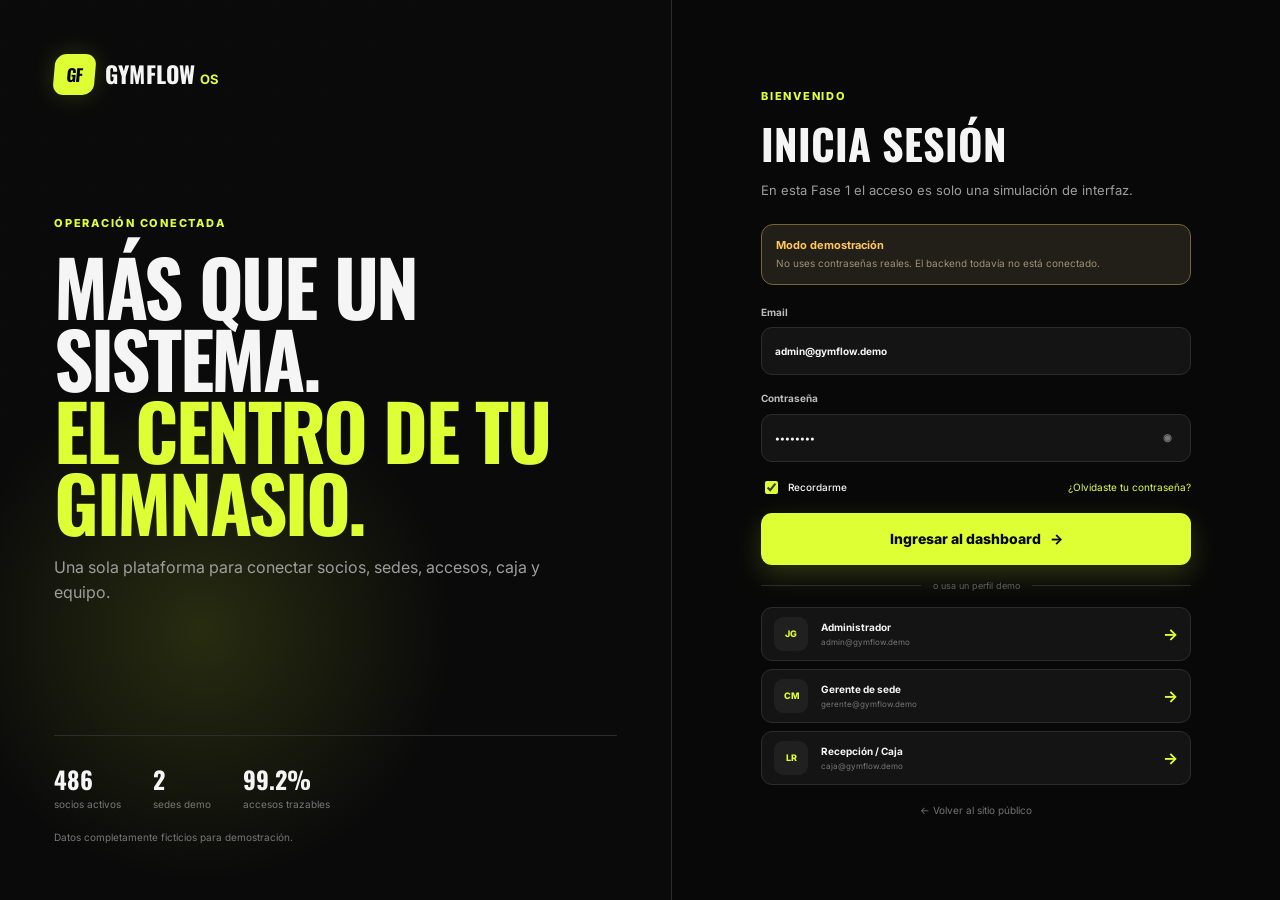
==== login.html @ ac0c2b37 "Add files via upload" ====
<!doctype html>
<html lang="es">
<head>
  <meta charset="utf-8">
  <meta name="viewport" content="width=device-width, initial-scale=1">
  <meta name="theme-color" content="#080808">
  <title>Ingresar — GymFlow OS</title>
  <link rel="preconnect" href="https://fonts.googleapis.com">
  <link rel="preconnect" href="https://fonts.gstatic.com" crossorigin>
  <link href="https://fonts.googleapis.com/css2?family=Inter:wght@400;500;600;700;800&family=Oswald:wght@500;600;700&display=swap" rel="stylesheet">
  <link rel="stylesheet" href="assets/css/styles.css">
</head>
<body class="auth-page" data-page="login">
  <main class="auth-shell">
    <section class="auth-panel auth-brand-panel">
      <a class="brand" href="index.html"><span class="brand-mark">GF</span><span class="brand-copy"><strong>GymFlow</strong><small>OS</small></span></a>
      <div class="auth-message"><span class="kicker">OPERACIÓN CONECTADA</span><h1>Más que un sistema.<br><span>El centro de tu gimnasio.</span></h1><p>Una sola plataforma para conectar socios, sedes, accesos, caja y equipo.</p></div>
      <div class="auth-stats"><article><strong>486</strong><small>socios activos</small></article><article><strong>2</strong><small>sedes demo</small></article><article><strong>99.2%</strong><small>accesos trazables</small></article></div>
      <small class="auth-note">Datos completamente ficticios para demostración.</small>
    </section>

    <section class="auth-panel auth-form-panel">
      <div class="auth-form-wrap">
        <div class="mobile-auth-brand"><a class="brand" href="index.html"><span class="brand-mark">GF</span><span class="brand-copy"><strong>GymFlow</strong><small>OS</small></span></a></div>
        <div class="auth-heading"><span class="kicker">BIENVENIDO</span><h2>Inicia sesión</h2><p>En esta Fase 1 el acceso es solo una simulación de interfaz.</p></div>
        <div class="demo-alert"><strong>Modo demostración</strong><span>No uses contraseñas reales. El backend todavía no está conectado.</span></div>
        <form class="auth-form" data-login-form>
          <label>Email<span><input type="email" name="email" autocomplete="email" value="admin@gymflow.demo" required></span></label>
          <label>Contraseña<span class="password-field"><input type="password" name="password" autocomplete="current-password" value="Demo1234" required><button type="button" data-toggle-password aria-label="Mostrar contraseña">◉</button></span></label>
          <div class="form-row"><label class="check"><input type="checkbox" checked><span>Recordarme</span></label><a href="#" data-demo-only>¿Olvidaste tu contraseña?</a></div>
          <button class="btn btn-primary btn-lg full" type="submit">Ingresar al dashboard <span>→</span></button>
        </form>
        <div class="demo-divider"><span>o usa un perfil demo</span></div>
        <div class="demo-users" data-demo-users></div>
        <p class="auth-return"><a href="index.html">← Volver al sitio público</a></p>
      </div>
    </section>
  </main>
  <div class="toast-container" aria-live="polite" data-toast-container></div>
  <script src="assets/js/demo-data.js"></script>
  <script src="assets/js/app.js"></script>
</body>
</html>
---- assets/css/styles.css ----
:root {
  --color-primary: #dfff35;
  --color-secondary: #171717;
  --color-accent: #dfff35;
  --color-background: #080808;
  --color-surface: #141414;
  --color-surface-2: #202020;
  --color-text: #f5f5f5;
  --color-muted: #9d9d9d;
  --color-border: #2c2c2c;
  --color-success: #69df8b;
  --color-warning: #ffc857;
  --color-danger: #ff5c64;
  --font-heading: 'Oswald', sans-serif;
  --font-body: 'Inter', sans-serif;
  --radius: 18px;
  --shadow: 0 24px 80px rgba(0,0,0,.34);
  --density: 1;
  --header-height: 76px;
}

:root[data-theme="cyber"] { --color-primary:#44f3b4; --color-accent:#44f3b4; --color-background:#050811; --color-surface:#0d1320; --color-surface-2:#141d2c; --color-border:#25324a; }
:root[data-theme="red"] { --color-primary:#ff3948; --color-accent:#ff3948; --color-background:#080808; --color-surface:#151111; --color-surface-2:#241719; --color-border:#3b2327; }
:root[data-theme="ocean"] { --color-primary:#26c8ff; --color-accent:#26c8ff; --color-background:#071018; --color-surface:#0d1823; --color-surface-2:#142536; --color-border:#263b4f; }

* { box-sizing:border-box; }
html { scroll-behavior:smooth; }
body { margin:0; font-family:var(--font-body); background:var(--color-background); color:var(--color-text); line-height:1.55; -webkit-font-smoothing:antialiased; }
a { color:inherit; text-decoration:none; }
button,input,select { font:inherit; }
button { color:inherit; }
img,svg { display:block; max-width:100%; }
.container { width:min(1180px, calc(100% - 40px)); margin-inline:auto; }
.sr-only { position:absolute; width:1px; height:1px; padding:0; margin:-1px; overflow:hidden; clip:rect(0,0,0,0); white-space:nowrap; border:0; }
.skip-link { position:fixed; left:20px; top:-100px; z-index:999; background:var(--color-accent); color:#070707; padding:10px 14px; border-radius:10px; font-weight:800; }
.skip-link:focus { top:12px; }

.brand { display:inline-flex; align-items:center; gap:10px; }
.brand-mark { width:41px; height:41px; display:grid; place-items:center; background:var(--color-accent); color:#070707; border-radius:11px; font:700 17px/1 var(--font-heading); letter-spacing:-.02em; transform:skew(-5deg); box-shadow:0 0 24px color-mix(in srgb, var(--color-accent) 18%, transparent); }
.brand-copy { display:flex; align-items:baseline; gap:4px; }
.brand-copy strong { font:700 23px/1 var(--font-heading); text-transform:uppercase; letter-spacing:.01em; }
.brand-copy small { color:var(--color-accent); font:700 13px/1 var(--font-body); }

.site-header { position:fixed; inset:0 0 auto; z-index:100; height:var(--header-height); background:color-mix(in srgb, var(--color-background) 82%, transparent); border-bottom:1px solid color-mix(in srgb, var(--color-border) 70%, transparent); backdrop-filter:blur(18px); }
.header-inner { height:100%; display:flex; align-items:center; justify-content:space-between; }
.main-nav { display:flex; align-items:center; gap:28px; font-size:14px; font-weight:600; color:#d2d2d2; }
.main-nav > a:not(.btn):hover { color:var(--color-accent); }
.menu-toggle { display:none; width:42px; height:42px; border:1px solid var(--color-border); background:var(--color-surface); border-radius:11px; padding:9px; }
.menu-toggle span:not(.sr-only) { display:block; height:2px; margin:4px 0; background:currentColor; }

.btn { display:inline-flex; align-items:center; justify-content:center; gap:9px; min-height:42px; padding:0 18px; border-radius:11px; border:1px solid transparent; font-weight:800; font-size:13px; cursor:pointer; transition:.2s ease; }
.btn:hover { transform:translateY(-1px); }
.btn-primary { background:var(--color-accent); color:#080808; box-shadow:0 10px 28px color-mix(in srgb, var(--color-accent) 18%, transparent); }
.btn-primary:hover { box-shadow:0 14px 38px color-mix(in srgb, var(--color-accent) 28%, transparent); }
.btn-secondary { background:var(--color-surface-2); border-color:var(--color-border); color:var(--color-text); }
.btn-secondary:hover,.btn-ghost:hover { border-color:color-mix(in srgb, var(--color-accent) 48%, var(--color-border)); }
.btn-ghost { background:transparent; border-color:var(--color-border); }
.btn-sm { min-height:38px; padding-inline:15px; }
.btn-lg { min-height:52px; padding-inline:22px; font-size:14px; }
.btn.full { width:100%; }

.hero { min-height:780px; padding:150px 0 78px; position:relative; overflow:hidden; }
.hero::before { content:""; position:absolute; width:820px; height:820px; right:-280px; top:-280px; background:radial-gradient(circle, color-mix(in srgb, var(--color-accent) 11%, transparent), transparent 66%); pointer-events:none; }
.hero::after { content:""; position:absolute; inset:0; opacity:.18; pointer-events:none; background-image:linear-gradient(rgba(255,255,255,.035) 1px, transparent 1px),linear-gradient(90deg,rgba(255,255,255,.035) 1px,transparent 1px); background-size:48px 48px; mask-image:linear-gradient(to bottom, #000, transparent 86%); }
.hero-grid { display:grid; grid-template-columns:.9fr 1.1fr; gap:64px; align-items:center; position:relative; z-index:2; }
.eyebrow,.kicker { display:inline-flex; align-items:center; gap:8px; color:var(--color-accent); font-size:11px; letter-spacing:.16em; font-weight:800; text-transform:uppercase; }
.pulse-dot { width:7px; height:7px; background:var(--color-accent); border-radius:50%; box-shadow:0 0 0 5px color-mix(in srgb, var(--color-accent) 12%, transparent); }
.hero h1 { margin:20px 0 22px; font:700 clamp(55px,7vw,92px)/.91 var(--font-heading); text-transform:uppercase; letter-spacing:-.035em; }
.hero h1 span,.section-heading h2 span,.auth-message h1 span { color:var(--color-accent); }
.hero-lead { color:#b7b7b7; font-size:17px; max-width:590px; margin:0 0 32px; }
.hero-actions { display:flex; flex-wrap:wrap; gap:12px; }
.hero-proof { display:flex; gap:34px; margin-top:42px; padding-top:24px; border-top:1px solid var(--color-border); width:max-content; max-width:100%; }
.hero-proof div { display:flex; flex-direction:column; }
.hero-proof strong { font:700 22px/1 var(--font-heading); text-transform:uppercase; }
.hero-proof span { margin-top:6px; color:var(--color-muted); font-size:11px; text-transform:uppercase; letter-spacing:.08em; }

.hero-visual { min-height:530px; position:relative; display:grid; place-items:center; }
.hero-glow { position:absolute; width:520px; height:300px; background:var(--color-accent); filter:blur(140px); opacity:.10; }
.dashboard-mock { width:100%; max-width:680px; min-height:430px; background:#111; border:1px solid #313131; border-radius:22px; overflow:hidden; box-shadow:0 44px 120px rgba(0,0,0,.65); transform:perspective(1200px) rotateY(-5deg) rotateX(2deg); }
.mock-topbar { height:49px; background:#171717; border-bottom:1px solid #292929; display:flex; align-items:center; gap:14px; padding:0 14px; }
.mock-logo { width:26px;height:26px;display:grid;place-items:center;background:var(--color-accent);color:#080808;border-radius:7px;font:700 10px var(--font-heading); }
.mock-search { width:48%; margin:auto; background:#202020; border:1px solid #2b2b2b; border-radius:7px; padding:6px 10px; color:#707070; font-size:8px; }
.mock-avatar { width:25px;height:25px;border-radius:8px;background:#2c2c2c;display:grid;place-items:center;font-size:8px;font-weight:700; }
.mock-layout { display:grid; grid-template-columns:48px 1fr; min-height:381px; }
.mock-sidebar { background:#151515; border-right:1px solid #272727; padding:18px 9px; display:flex; flex-direction:column; gap:18px; align-items:center; color:#686868; }
.mock-sidebar span { width:28px;height:28px;display:grid;place-items:center;border-radius:8px;font-size:11px; }
.mock-sidebar .active { background:color-mix(in srgb, var(--color-accent) 12%, #1a1a1a); color:var(--color-accent); }
.mock-content { padding:25px; }
.mock-title-row { display:flex;align-items:center;justify-content:space-between; }
.mock-title-row div { display:flex;flex-direction:column;gap:2px; }
.mock-title-row small { color:#777;font-size:8px; }
.mock-title-row strong { font-size:14px; }
.status-chip { color:#aaa;background:#202020;border:1px solid #292929;padding:5px 8px;border-radius:7px;font-size:7px; }
.mock-kpis { display:grid;grid-template-columns:repeat(3,1fr);gap:10px;margin:20px 0; }
.mock-kpis article { background:#181818;border:1px solid #262626;border-radius:11px;padding:12px;display:flex;flex-direction:column; }
.mock-kpis small { color:#777;font-size:7px; }
.mock-kpis strong { margin:4px 0;font-size:16px; }
.mock-kpis em { color:var(--color-success);font-size:7px;font-style:normal; }
.mock-chart-card { height:135px;background:#181818;border:1px solid #262626;border-radius:11px;padding:13px; }
.mock-chart-head { display:flex;justify-content:space-between;font-size:8px; }.mock-chart-head small{color:#777;}
.bars { height:84px;display:flex;align-items:flex-end;gap:10px;padding-top:12px; }
.bars i { flex:1;height:var(--h);background:linear-gradient(to top,color-mix(in srgb,var(--color-accent) 55%,transparent),var(--color-accent));border-radius:3px 3px 1px 1px;opacity:.75; }
.mock-bottom-grid { display:grid;grid-template-columns:1fr 90px;gap:10px;margin-top:10px; }
.mock-activity,.mock-ring { background:#181818;border:1px solid #262626;border-radius:11px;padding:11px;font-size:7px; }
.mock-activity strong{display:block;margin-bottom:4px;font-size:8px}.mock-activity p{margin:4px 0;color:#858585}.mock-activity b{color:var(--color-success)}.mock-activity b.warn{color:var(--color-warning)}
.mock-ring{display:grid;place-items:center;text-align:center}.mock-ring span{width:43px;height:43px;border-radius:50%;display:grid;place-items:center;border:5px solid var(--color-accent);font-size:12px;font-weight:800}.mock-ring small{font-size:6px}.mock-ring p{margin:3px 0;color:#777}
.floating-card { position:absolute; z-index:4; display:flex; align-items:center; gap:10px; background:#171717; border:1px solid #333; border-radius:12px; padding:11px 13px; box-shadow:0 18px 40px rgba(0,0,0,.45); }
.floating-card > span { width:28px;height:28px;border-radius:8px;background:color-mix(in srgb,var(--color-accent) 16%,#181818);color:var(--color-accent);display:grid;place-items:center;font-weight:900; }
.floating-card div{display:flex;flex-direction:column}.floating-card strong{font-size:9px}.floating-card small{font-size:7px;color:#858585;margin-top:2px}.float-one{left:-18px;bottom:65px}.float-two{right:-8px;top:76px}
.hero-marquee { position:absolute;left:0;right:0;bottom:0;border-top:1px solid var(--color-border);border-bottom:1px solid var(--color-border);height:42px;display:flex;align-items:center;overflow:hidden;background:#0d0d0d;color:#4c4c4c;font:600 11px/1 var(--font-heading);letter-spacing:.13em;white-space:nowrap; }
.hero-marquee div{animation:marquee 22s linear infinite}.hero-marquee span{margin-left:24px}@keyframes marquee{to{transform:translateX(-50%)}}

.section { padding:104px 0; }
.section-muted { background:#0d0d0d; border-block:1px solid #1b1b1b; }
.section-heading { max-width:680px; margin-bottom:48px; }
.section-heading.center { text-align:center; margin-inline:auto; }
.section-heading h2 { margin:12px 0 14px; font:700 clamp(38px,5vw,62px)/1 var(--font-heading); text-transform:uppercase; letter-spacing:-.025em; }
.section-heading p { color:var(--color-muted); margin:0; max-width:650px; }
.section-heading.center p{margin-inline:auto}
.feature-grid { display:grid;grid-template-columns:1.3fr .85fr .85fr;gap:16px; }
.feature-card,.module-card,.price-card,.panel { background:var(--color-surface);border:1px solid var(--color-border);border-radius:var(--radius); }
.feature-card { min-height:380px;padding:28px;position:relative;overflow:hidden; }
.feature-large::after{content:"";position:absolute;width:230px;height:230px;border:1px solid color-mix(in srgb,var(--color-accent) 18%,transparent);border-radius:50%;right:-90px;top:-70px;box-shadow:0 0 0 45px color-mix(in srgb,var(--color-accent) 3%,transparent),0 0 0 90px color-mix(in srgb,var(--color-accent) 2%,transparent)}
.feature-icon { width:43px;height:43px;display:grid;place-items:center;background:var(--color-surface-2);border:1px solid var(--color-border);border-radius:12px;color:var(--color-accent);font-size:18px;margin-bottom:48px; }
.tag { color:var(--color-accent);font-size:9px;letter-spacing:.14em;font-weight:800; }
.feature-card h3 { font:600 30px/1.08 var(--font-heading);text-transform:uppercase;margin:8px 0 10px; }
.feature-card p { color:var(--color-muted);font-size:13px;margin:0; }
.access-demo { margin-top:26px;background:#101010;border:1px solid #292929;border-radius:13px;padding:14px;position:relative;z-index:2; }
.member-mini{display:flex;align-items:center;gap:10px}.member-mini>span,.member-avatar{width:34px;height:34px;border-radius:10px;background:#262626;display:grid;place-items:center;font-size:9px;font-weight:800}.member-mini div{display:flex;flex-direction:column}.member-mini strong{font-size:10px}.member-mini small{font-size:8px;color:#777}.access-status{display:flex;justify-content:space-between;align-items:center;margin:13px 0 8px;font-size:8px}.access-status b{color:var(--color-success)}.access-status span{color:#777}.access-progress{height:5px;background:#242424;border-radius:99px;overflow:hidden}.access-progress i{display:block;height:100%;background:var(--color-accent);border-radius:99px}
.mini-list{list-style:none;padding:0;margin:27px 0 0;border-top:1px solid var(--color-border)}.mini-list li{display:flex;justify-content:space-between;padding:11px 0;border-bottom:1px solid var(--color-border);font-size:11px}.mini-list span{color:#aaa}.mini-list b{color:var(--color-accent)}
.money-line{margin-top:45px;border-top:1px solid var(--color-border);padding-top:20px;display:flex;flex-direction:column}.money-line strong{font:700 30px var(--font-heading)}.money-line small{color:#777}

.module-grid { display:grid;grid-template-columns:repeat(4,1fr);gap:13px; }
.module-card { min-height:220px;padding:22px;position:relative;transition:.2s ease; }
.module-card:hover { transform:translateY(-4px);border-color:color-mix(in srgb,var(--color-accent) 38%,var(--color-border)); }
.module-card>span:first-child{position:absolute;right:18px;top:17px;color:#4f4f4f;font:600 11px var(--font-heading)}
.module-symbol{width:40px;height:40px;display:grid;place-items:center;background:var(--color-surface-2);border-radius:10px;color:var(--color-accent);margin-bottom:28px}.module-card h3{margin:0 0 7px;font:600 20px var(--font-heading);text-transform:uppercase}.module-card p{margin:0;color:#858585;font-size:12px}.module-card small{position:absolute;bottom:17px;left:22px;color:var(--color-accent);font-size:8px;font-weight:800;letter-spacing:.12em}.module-card.active{background:linear-gradient(145deg,color-mix(in srgb,var(--color-accent) 8%,var(--color-surface)),var(--color-surface));border-color:color-mix(in srgb,var(--color-accent) 34%,var(--color-border))}

.theme-showcase{background:linear-gradient(180deg,var(--color-background),#0d0d0d)}
.theme-grid{display:grid;grid-template-columns:.75fr 1.25fr;gap:70px;align-items:center}.theme-grid .section-heading{margin-bottom:0}.theme-switcher{display:flex;gap:14px;margin-top:28px}.theme-dot{border:0;background:transparent;display:flex;flex-direction:column;align-items:center;gap:7px;color:#777;font-size:8px;font-weight:700;cursor:pointer}.theme-dot i{width:34px;height:34px;border-radius:10px;border:2px solid transparent;background:#dfff35;box-shadow:inset 0 0 0 7px #121212}.theme-dot:nth-child(2) i{background:#44f3b4}.theme-dot:nth-child(3) i{background:#ff3948}.theme-dot:nth-child(4) i{background:#26c8ff}.theme-dot.selected i{border-color:#fff}.theme-dot.selected span{color:#fff}
.theme-preview{perspective:1000px}.preview-window{min-height:420px;background:var(--color-surface);border:1px solid var(--color-border);border-radius:24px;display:grid;grid-template-columns:68px 1fr;overflow:hidden;box-shadow:var(--shadow);transform:rotateY(-3deg)}.preview-side{background:color-mix(in srgb,var(--color-background) 76%,#111);border-right:1px solid var(--color-border);padding:20px 14px;display:flex;flex-direction:column;align-items:center;gap:25px}.preview-side b{width:34px;height:34px;display:grid;place-items:center;background:var(--color-accent);color:#080808;border-radius:9px;font:700 12px var(--font-heading)}.preview-side i{width:28px;height:28px;background:var(--color-surface-2);border-radius:8px}.preview-body{padding:34px}.preview-head{display:flex;justify-content:space-between;align-items:center}.preview-head div{display:flex;flex-direction:column}.preview-head small{font-size:8px;color:var(--color-accent);letter-spacing:.13em}.preview-head strong{font:600 25px var(--font-heading);text-transform:uppercase}.preview-head>span{font-size:8px;color:var(--color-success);background:color-mix(in srgb,var(--color-success) 8%,var(--color-surface));padding:7px 9px;border-radius:8px}.preview-kpis{display:grid;grid-template-columns:1fr 1fr;gap:12px;margin:28px 0}.preview-kpis article{background:var(--color-surface-2);border:1px solid var(--color-border);border-radius:13px;padding:17px;display:flex;flex-direction:column}.preview-kpis small{color:var(--color-muted);font-size:9px}.preview-kpis b{font:700 28px var(--font-heading);margin-top:4px}.preview-chart{height:175px;border:1px solid var(--color-border);border-radius:14px;background:linear-gradient(180deg,color-mix(in srgb,var(--color-accent) 4%,var(--color-surface)),var(--color-surface));display:flex;align-items:flex-end;gap:16px;padding:23px}.preview-chart i{flex:1;background:var(--color-accent);border-radius:5px 5px 2px 2px;opacity:.7}.preview-chart i:nth-child(1){height:30%}.preview-chart i:nth-child(2){height:46%}.preview-chart i:nth-child(3){height:41%}.preview-chart i:nth-child(4){height:61%}.preview-chart i:nth-child(5){height:72%}.preview-chart i:nth-child(6){height:88%}

.pricing-grid{display:grid;grid-template-columns:repeat(3,1fr);gap:16px;align-items:stretch}.price-card{padding:32px;position:relative}.price-card>span{color:var(--color-accent);font-size:10px;letter-spacing:.13em;font-weight:800}.price-card h3{font:700 48px/1 var(--font-heading);margin:12px 0 14px}.price-card h3 small{font:500 13px var(--font-body);color:var(--color-muted)}.price-card>p{color:var(--color-muted);font-size:13px;min-height:44px}.price-card ul{list-style:none;padding:17px 0 23px;margin:18px 0;border-top:1px solid var(--color-border)}.price-card li{padding:8px 0;font-size:12px;color:#bbb}.price-card li::before{content:"✓";color:var(--color-accent);font-weight:900;margin-right:9px}.price-card .btn{width:100%}.price-card.featured{border-color:var(--color-accent);background:linear-gradient(165deg,color-mix(in srgb,var(--color-accent) 8%,var(--color-surface)),var(--color-surface) 58%);transform:translateY(-10px)}.popular{position:absolute;right:16px;top:14px;background:var(--color-accent);color:#080808;padding:5px 8px;border-radius:7px;font-size:8px;font-weight:900;letter-spacing:.08em}

.security-section{background:#0b0b0b}.security-grid{display:grid;grid-template-columns:.8fr 1.2fr;gap:80px;align-items:center}.security-visual{min-height:450px;display:grid;place-items:center;position:relative}.shield{width:190px;height:220px;clip-path:polygon(50% 0,92% 18%,86% 72%,50% 100%,14% 72%,8% 18%);background:linear-gradient(155deg,color-mix(in srgb,var(--color-accent) 20%,#181818),#111);border:1px solid var(--color-border);display:grid;place-items:center;color:var(--color-accent);font-size:160px;position:relative;z-index:2;filter:drop-shadow(0 24px 50px rgba(0,0,0,.5))}.shield span{position:absolute;color:#080808;background:var(--color-accent);border-radius:11px;width:54px;height:54px;display:grid;place-items:center;font:700 18px var(--font-heading)}.orbit{position:absolute;border:1px solid color-mix(in srgb,var(--color-accent) 14%,transparent);border-radius:50%}.orbit-a{width:350px;height:350px}.orbit-b{width:430px;height:250px;transform:rotate(24deg)}.security-points{margin-top:28px;border-top:1px solid var(--color-border)}.security-points>div{display:grid;grid-template-columns:42px 1fr;gap:13px;padding:15px 0;border-bottom:1px solid var(--color-border)}.security-points span{color:var(--color-accent);font:600 11px var(--font-heading)}.security-points p{margin:0;font-size:12px;color:var(--color-muted)}.security-points strong{color:var(--color-text)}
.cta-section{padding:30px 0 100px}.cta-card{background:linear-gradient(125deg,color-mix(in srgb,var(--color-accent) 9%,var(--color-surface)),var(--color-surface));border:1px solid color-mix(in srgb,var(--color-accent) 30%,var(--color-border));border-radius:24px;text-align:center;padding:70px 30px;position:relative;overflow:hidden}.cta-card::after{content:"";position:absolute;width:350px;height:350px;border-radius:50%;background:var(--color-accent);filter:blur(160px);opacity:.08;right:-100px;top:-140px}.cta-card h2{margin:10px 0 12px;font:700 clamp(38px,5vw,60px) var(--font-heading);text-transform:uppercase}.cta-card p{color:var(--color-muted);max-width:650px;margin:0 auto 28px}.center-actions{justify-content:center;position:relative;z-index:2}.site-footer{border-top:1px solid var(--color-border);padding:28px 0;background:#080808}.footer-grid{display:flex;align-items:center;justify-content:space-between;gap:24px}.footer-grid p,.footer-grid>a{font-size:11px;color:#737373}.footer-grid>a:hover{color:var(--color-accent)}

.reveal{opacity:0;transform:translateY(18px);transition:opacity .65s ease,transform .65s ease}.reveal.visible{opacity:1;transform:none}.reveal-delay{transition-delay:.12s}

/* Auth */
.auth-page{min-height:100vh}.auth-shell{min-height:100vh;display:grid;grid-template-columns:1.05fr .95fr}.auth-panel{padding:54px}.auth-brand-panel{position:relative;background:radial-gradient(circle at 30% 70%,color-mix(in srgb,var(--color-accent) 14%,transparent),transparent 32%),#0a0a0a;border-right:1px solid var(--color-border);display:flex;flex-direction:column;overflow:hidden}.auth-brand-panel::after{content:"";position:absolute;inset:0;opacity:.17;background-image:linear-gradient(rgba(255,255,255,.04) 1px,transparent 1px),linear-gradient(90deg,rgba(255,255,255,.04) 1px,transparent 1px);background-size:46px 46px;mask-image:linear-gradient(135deg,#000,transparent 78%)}.auth-brand-panel>*{position:relative;z-index:2}.auth-message{margin:auto 0}.auth-message h1{font:700 clamp(48px,6vw,78px)/.94 var(--font-heading);text-transform:uppercase;margin:15px 0 18px;letter-spacing:-.03em}.auth-message p{color:var(--color-muted);max-width:540px}.auth-stats{display:flex;gap:32px;padding-top:25px;border-top:1px solid var(--color-border)}.auth-stats article{display:flex;flex-direction:column}.auth-stats strong{font:700 24px var(--font-heading)}.auth-stats small,.auth-note{color:#777;font-size:10px}.auth-note{margin-top:18px}.auth-form-panel{display:grid;place-items:center;background:var(--color-background)}.auth-form-wrap{width:min(430px,100%)}.mobile-auth-brand{display:none}.auth-heading{margin-bottom:24px}.auth-heading h2{font:700 42px var(--font-heading);text-transform:uppercase;margin:6px 0}.auth-heading p{margin:0;color:var(--color-muted);font-size:13px}.demo-alert{border:1px solid color-mix(in srgb,var(--color-warning) 36%,var(--color-border));background:color-mix(in srgb,var(--color-warning) 6%,var(--color-surface));padding:12px 14px;border-radius:12px;display:flex;flex-direction:column;margin-bottom:20px}.demo-alert strong{font-size:11px;color:var(--color-warning)}.demo-alert span{font-size:10px;color:#9c9077;margin-top:2px}.auth-form{display:grid;gap:16px}.auth-form>label{font-size:10px;font-weight:700;display:grid;gap:7px;color:#bbb}.auth-form input:not([type="checkbox"]){width:100%;height:48px;border:1px solid var(--color-border);background:var(--color-surface);border-radius:11px;padding:0 13px;color:var(--color-text);outline:none}.auth-form input:focus{border-color:var(--color-accent);box-shadow:0 0 0 3px color-mix(in srgb,var(--color-accent) 10%,transparent)}.password-field{position:relative}.password-field button{position:absolute;right:7px;top:7px;width:34px;height:34px;border:0;background:transparent;color:#777;cursor:pointer}.form-row{display:flex;justify-content:space-between;align-items:center;font-size:10px}.form-row>a{color:var(--color-accent)}.check{display:flex!important;grid-template-columns:auto 1fr!important;align-items:center;gap:7px!important;font-weight:500!important}.check input{accent-color:var(--color-accent)}.demo-divider{height:42px;display:flex;align-items:center;gap:12px;color:#5f5f5f;font-size:9px}.demo-divider::before,.demo-divider::after{content:"";height:1px;background:var(--color-border);flex:1}.demo-users{display:grid;gap:8px}.demo-user{width:100%;display:grid;grid-template-columns:36px 1fr auto;align-items:center;gap:11px;background:var(--color-surface);border:1px solid var(--color-border);border-radius:11px;padding:9px 12px;text-align:left;cursor:pointer;transition:.2s}.demo-user:hover{border-color:color-mix(in srgb,var(--color-accent) 44%,var(--color-border));transform:translateX(2px)}.demo-user>span{width:34px;height:34px;border-radius:9px;display:grid;place-items:center;background:var(--color-surface-2);color:var(--color-accent);font-size:9px;font-weight:800}.demo-user div{display:flex;flex-direction:column}.demo-user strong{font-size:10px}.demo-user small{color:#777;font-size:8px}.demo-user>b{color:var(--color-accent)}.auth-return{text-align:center;margin:18px 0 0;font-size:10px;color:#737373}.auth-return a:hover{color:var(--color-accent)}

/* App dashboard */
.app-page{background:#0c0c0c;min-height:100vh}.app-shell{min-height:100vh}.sidebar{position:fixed;z-index:80;inset:0 auto 0 0;width:244px;background:#101010;border-right:1px solid #252525;display:flex;flex-direction:column}.sidebar-head{height:68px;padding:0 18px;display:flex;align-items:center;justify-content:space-between;border-bottom:1px solid #242424}.sidebar-close{display:none}.tenant-card{margin:14px 12px 8px;padding:11px;background:#181818;border:1px solid #292929;border-radius:11px;display:grid;grid-template-columns:34px 1fr auto;gap:9px;align-items:center}.tenant-logo{width:34px;height:34px;border-radius:9px;background:var(--color-accent);color:#080808;display:grid;place-items:center;font:700 11px var(--font-heading)}.tenant-card div{display:flex;flex-direction:column}.tenant-card small{font-size:6px;color:#666;letter-spacing:.12em}.tenant-card strong{font-size:9px}.tenant-card div span{font-size:7px;color:#777}.tenant-card button{border:0;background:transparent;color:#777;cursor:pointer}.side-nav{padding:8px 10px 18px;overflow-y:auto;flex:1}.nav-label{display:block;color:#515151;font-size:7px;letter-spacing:.14em;font-weight:800;padding:17px 11px 7px}.side-nav a{min-height:39px;display:grid;grid-template-columns:28px 1fr auto;align-items:center;border-radius:9px;padding:0 10px;color:#8c8c8c;font-size:10px;margin:2px 0}.side-nav a:hover{background:#171717;color:#d8d8d8}.side-nav a.active{background:color-mix(in srgb,var(--color-accent) 9%,#171717);color:var(--color-text);box-shadow:inset 3px 0 var(--color-accent)}.side-nav i{font-style:normal;font-size:13px}.side-nav a.active i{color:var(--color-accent)}.side-nav b{color:#6e6e6e;font-size:8px}.side-nav em{font-style:normal;background:color-mix(in srgb,var(--color-accent) 16%,#181818);color:var(--color-accent);padding:3px 6px;border-radius:99px;font-size:7px}.sidebar-footer{padding:12px;border-top:1px solid #242424}.sidebar-user{display:grid;grid-template-columns:34px 1fr auto;gap:9px;align-items:center}.sidebar-user>span,.header-avatar{width:34px;height:34px;border-radius:9px;background:#262626;display:grid;place-items:center;font-size:9px;font-weight:800}.sidebar-user div{display:flex;flex-direction:column}.sidebar-user strong{font-size:9px}.sidebar-user small{font-size:7px;color:#727272}.sidebar-user button{border:0;background:transparent;color:#777}.app-main{margin-left:244px;min-height:100vh}.app-header{height:68px;position:sticky;top:0;z-index:60;background:rgba(12,12,12,.9);backdrop-filter:blur(16px);border-bottom:1px solid #252525;display:flex;align-items:center;justify-content:space-between;padding:0 28px}.app-header-left,.app-header-actions{display:flex;align-items:center;gap:10px}.icon-btn{width:36px;height:36px;border:1px solid var(--color-border);background:var(--color-surface);border-radius:9px;display:grid;place-items:center;cursor:pointer;position:relative}.icon-btn:hover{border-color:#4a4a4a}.notification-dot{position:absolute;width:6px;height:6px;background:var(--color-accent);border-radius:50%;right:7px;top:7px}.mobile-sidebar-button{display:none}.global-search{width:360px;height:38px;background:#151515;border:1px solid #262626;border-radius:9px;display:flex;align-items:center;gap:8px;padding:0 11px}.global-search>span{color:#777}.global-search input{flex:1;border:0;outline:0;background:transparent;color:#ddd;font-size:9px}.global-search kbd{font:500 8px var(--font-body);background:#222;border:1px solid #333;color:#777;padding:3px 6px;border-radius:5px}.theme-mini-button{height:36px;border:1px solid var(--color-border);background:var(--color-surface);border-radius:9px;padding:0 10px;display:flex;align-items:center;gap:7px;cursor:pointer;font-size:8px;color:#999}.theme-mini-button i{width:11px;height:11px;border-radius:4px;background:var(--color-accent)}.dashboard-content{padding:30px 28px 48px;max-width:1500px;margin:auto}.dashboard-heading{display:flex;justify-content:space-between;align-items:flex-end;gap:25px;margin-bottom:25px}.dashboard-heading h1{font:600 clamp(30px,4vw,43px) var(--font-heading);text-transform:uppercase;margin:5px 0 2px}.dashboard-heading p{margin:0;color:#777;font-size:11px}.dashboard-heading p strong{color:#aaa}.heading-actions{display:flex;gap:9px}.kpi-grid{display:grid;grid-template-columns:repeat(4,1fr);gap:12px;margin-bottom:12px}.kpi-card{background:var(--color-surface);border:1px solid var(--color-border);border-radius:14px;padding:17px}.kpi-top{display:flex;align-items:center;justify-content:space-between;margin-bottom:18px}.kpi-icon{width:32px;height:32px;border-radius:9px;background:var(--color-surface-2);color:var(--color-accent);display:grid;place-items:center;font-size:12px}.trend{font-style:normal;font-size:7px;padding:4px 6px;border-radius:6px;background:#1e1e1e}.trend.positive{color:var(--color-success)}.trend.warning{color:var(--color-warning)}.trend.neutral{color:#888}.kpi-card>small{color:#777;font-size:8px;text-transform:uppercase;letter-spacing:.04em}.kpi-card>strong{font:700 28px var(--font-heading);display:block;margin:4px 0 7px}.kpi-card>p{margin:0;color:#666;font-size:8px}.kpi-card>p b{color:#aaa}.warning-card{background:linear-gradient(140deg,color-mix(in srgb,var(--color-warning) 5%,var(--color-surface)),var(--color-surface))}.dashboard-grid{display:grid;gap:12px;margin-bottom:12px}.primary-dashboard-grid{grid-template-columns:1.45fr .75fr}.secondary-dashboard-grid{grid-template-columns:1fr 1fr 1.05fr}.panel{padding:20px}.panel-head{display:flex;align-items:center;justify-content:space-between;gap:15px}.panel-kicker{font-size:7px;color:var(--color-accent);letter-spacing:.13em;font-weight:800}.panel h2{margin:2px 0 0;font:600 17px var(--font-heading);text-transform:uppercase}.panel-head select{background:var(--color-surface-2);border:1px solid var(--color-border);color:#999;border-radius:8px;padding:6px 9px;font-size:8px;outline:none}.text-button{border:0;background:transparent;color:var(--color-accent);font-size:8px;cursor:pointer}.revenue-summary{display:flex;align-items:baseline;gap:12px;margin:24px 0 10px}.revenue-summary strong{font:700 28px var(--font-heading)}.revenue-summary span{font-size:8px;color:var(--color-success)}.dashboard-chart{height:210px;position:relative;padding-top:10px}.grid-lines{position:absolute;inset:0 0 25px;display:flex;flex-direction:column;justify-content:space-between}.grid-lines i{height:1px;background:#242424}.dashboard-chart svg{position:absolute;inset:8px 0 28px;width:100%;height:calc(100% - 36px);overflow:visible}.area-path{fill:url(#areaGradient)}.line-path{fill:none;stroke:var(--color-accent);stroke-width:3;vector-effect:non-scaling-stroke}.chart-labels{position:absolute;bottom:0;left:0;right:0;display:flex;justify-content:space-between;color:#5e5e5e;font-size:7px}.access-list{margin-top:14px}.access-row{display:grid;grid-template-columns:34px 1fr auto auto;gap:9px;align-items:center;padding:10px 0;border-bottom:1px solid #252525}.access-row:last-child{border-bottom:0}.access-person{display:flex;flex-direction:column;min-width:0}.access-person strong{font-size:9px;white-space:nowrap;overflow:hidden;text-overflow:ellipsis}.access-person small{color:#6e6e6e;font-size:7px}.access-row time{font-size:7px;color:#666}.access-pill{font-size:6px;font-weight:800;padding:4px 6px;border-radius:6px;white-space:nowrap}.access-pill.allowed{color:var(--color-success);background:color-mix(in srgb,var(--color-success) 8%,#171717)}.access-pill.warning{color:var(--color-warning);background:color-mix(in srgb,var(--color-warning) 8%,#171717)}.access-pill.denied{color:var(--color-danger);background:color-mix(in srgb,var(--color-danger) 8%,#171717)}.donut-wrap{display:grid;grid-template-columns:150px 1fr;gap:20px;align-items:center;margin-top:24px}.donut-chart{width:138px;height:138px;border-radius:50%;background:conic-gradient(var(--color-accent) 0 38%,#7fa33b 38% 65%,#505a39 65% 86%,#303030 86% 100%);display:grid;place-items:center;position:relative}.donut-chart::after{content:"";width:90px;height:90px;background:var(--color-surface);border-radius:50%;position:absolute}.donut-center{position:relative;z-index:2;text-align:center}.donut-center strong{font:700 24px var(--font-heading);display:block}.donut-center span{font-size:7px;color:#777}.legend p{display:grid;grid-template-columns:9px 1fr auto;align-items:center;gap:7px;margin:8px 0;font-size:8px}.legend i{width:7px;height:7px;border-radius:2px;background:var(--color-accent)}.legend .l2{background:#7fa33b}.legend .l3{background:#505a39}.legend .l4{background:#303030}.legend span{color:#888}.retention-score{display:grid;grid-template-columns:130px 1fr;gap:20px;align-items:center;margin-top:20px}.score-ring{width:120px;height:120px;border-radius:50%;background:conic-gradient(var(--color-accent) 0 84%,#282828 84% 100%);display:grid;place-items:center;position:relative}.score-ring::after{content:"";position:absolute;width:84px;height:84px;border-radius:50%;background:var(--color-surface)}.score-ring span{position:relative;z-index:2}.score-ring strong{font:700 27px var(--font-heading)}.score-ring small{font-size:7px;color:#777}.retention-score>div:last-child>strong{font-size:10px}.retention-score p{font-size:8px;color:#777;margin:4px 0 10px}.risk-line{display:flex;justify-content:space-between;align-items:center;font-size:7px;margin:5px 0;color:#777}.risk-line span{display:flex;align-items:center;gap:5px}.risk-line i{width:6px;height:6px;background:var(--color-success);border-radius:50%}.risk-line i.medium{background:var(--color-warning)}.risk-line i.high{background:var(--color-danger)}.risk-line b{color:#aaa}.count-badge{min-width:24px;height:24px;display:grid;place-items:center;background:color-mix(in srgb,var(--color-warning) 11%,#191919);color:var(--color-warning);border-radius:7px;font-size:8px;font-weight:800}.task-list{margin-top:12px}.task-list button{width:100%;background:transparent;border:0;border-bottom:1px solid #252525;display:grid;grid-template-columns:32px 1fr auto;gap:9px;align-items:center;padding:9px 0;text-align:left;cursor:pointer}.task-list button:last-child{border:0}.task-list button:hover strong{color:var(--color-accent)}.task-icon{width:30px;height:30px;border-radius:8px;background:color-mix(in srgb,var(--color-accent) 9%,#181818);color:var(--color-accent);display:grid;place-items:center;font-size:9px;font-weight:800}.task-icon.warning{color:var(--color-warning);background:color-mix(in srgb,var(--color-warning) 8%,#181818)}.task-icon.danger{color:var(--color-danger);background:color-mix(in srgb,var(--color-danger) 8%,#181818)}.task-list div{display:flex;flex-direction:column}.task-list strong{font-size:8px}.task-list small{font-size:7px;color:#666}.task-list button>b{color:#666}.demo-phase-note{display:flex;align-items:center;gap:14px;padding:13px 16px;border:1px dashed #343434;border-radius:12px;color:#6f6f6f;font-size:8px}.demo-phase-note>span{color:var(--color-accent);font-weight:900;letter-spacing:.1em;white-space:nowrap}.demo-phase-note p{margin:0;flex:1}.demo-phase-note a{color:#aaa;white-space:nowrap}.demo-phase-note a:hover{color:var(--color-accent)}.sidebar-overlay{display:none;position:fixed;inset:0;background:rgba(0,0,0,.65);z-index:70}

.toast-container{position:fixed;z-index:9999;right:18px;bottom:18px;display:grid;gap:8px;pointer-events:none}.toast{min-width:260px;max-width:360px;background:#1a1a1a;border:1px solid #363636;border-radius:11px;padding:11px 13px;display:flex;align-items:center;gap:9px;box-shadow:0 18px 50px rgba(0,0,0,.45);opacity:0;transform:translateY(8px);transition:.2s}.toast.show{opacity:1;transform:none}.toast>span{width:25px;height:25px;display:grid;place-items:center;border-radius:7px;background:color-mix(in srgb,var(--color-accent) 10%,#202020);color:var(--color-accent);font-size:9px;font-weight:900}.toast p{margin:0;font-size:9px;color:#aaa}.toast-success>span{color:var(--color-success);background:color-mix(in srgb,var(--color-success) 9%,#202020)}

@media (max-width: 1100px){
  .hero-grid{grid-template-columns:1fr;gap:38px}.hero-copy{max-width:740px}.hero-visual{max-width:800px;width:100%;margin:auto}.feature-grid{grid-template-columns:1fr 1fr}.feature-large{grid-column:1/-1}.module-grid{grid-template-columns:repeat(2,1fr)}.theme-grid{grid-template-columns:1fr;gap:40px}.theme-grid .section-heading{max-width:740px}.security-grid{gap:40px}.kpi-grid{grid-template-columns:1fr 1fr}.primary-dashboard-grid{grid-template-columns:1fr}.secondary-dashboard-grid{grid-template-columns:1fr 1fr}.tasks-panel{grid-column:1/-1}.auth-shell{grid-template-columns:.9fr 1.1fr}.auth-panel{padding:40px}.auth-stats{gap:18px}
}
@media (max-width: 820px){
  .container{width:min(100% - 28px,1180px)}.site-header{height:66px}.header-inner{position:relative}.menu-toggle{display:block}.main-nav{display:none;position:absolute;top:57px;left:0;right:0;background:#111;border:1px solid var(--color-border);border-radius:13px;padding:12px;flex-direction:column;align-items:stretch;gap:2px;box-shadow:var(--shadow)}.main-nav.open{display:flex}.main-nav a{padding:10px 12px}.main-nav .btn{margin-top:5px}.hero{padding-top:116px;min-height:auto}.hero h1{font-size:clamp(53px,14vw,76px)}.hero-lead{font-size:15px}.dashboard-mock{transform:none}.float-one{left:5px}.float-two{right:5px}.section{padding:75px 0}.section-heading h2{font-size:42px}.feature-grid,.pricing-grid{grid-template-columns:1fr}.price-card.featured{transform:none}.security-grid{grid-template-columns:1fr}.security-visual{min-height:340px;order:2}.footer-grid{flex-direction:column;align-items:flex-start}.auth-shell{display:block}.auth-brand-panel{display:none}.auth-form-panel{min-height:100vh;padding:32px 20px}.mobile-auth-brand{display:block;margin-bottom:55px}.auth-heading h2{font-size:37px}.sidebar{transform:translateX(-102%);transition:.22s ease}.sidebar.open{transform:none}.sidebar-close{display:grid}.sidebar-overlay.open{display:block}.app-main{margin-left:0}.mobile-sidebar-button{display:grid}.app-header{padding:0 16px}.global-search{width:min(52vw,360px)}.dashboard-content{padding:24px 16px 40px}.dashboard-heading{align-items:flex-start}.secondary-dashboard-grid{grid-template-columns:1fr}.tasks-panel{grid-column:auto}.demo-phase-note{align-items:flex-start;flex-wrap:wrap}.demo-phase-note p{flex-basis:70%}
}
@media (max-width: 560px){
  .hero{padding-bottom:62px}.hero-grid{gap:24px}.hero-actions{display:grid;grid-template-columns:1fr}.hero-actions .btn{width:100%}.hero-proof{width:100%;gap:15px;justify-content:space-between}.hero-visual{min-height:370px}.dashboard-mock{min-height:330px;border-radius:16px}.mock-topbar{height:40px}.mock-layout{grid-template-columns:37px 1fr;min-height:290px}.mock-sidebar{padding:12px 5px;gap:10px}.mock-content{padding:14px}.mock-kpis article{padding:8px}.mock-kpis strong{font-size:12px}.mock-chart-card{height:104px}.bars{height:61px;gap:5px}.mock-bottom-grid{display:none}.float-one{bottom:8px}.float-two{top:45px}.floating-card{padding:8px}.hero-marquee{height:36px}.feature-card{min-height:auto;padding:22px}.module-grid{grid-template-columns:1fr}.module-card{min-height:190px}.theme-switcher{gap:7px}.preview-window{grid-template-columns:48px 1fr;min-height:330px}.preview-side{padding:15px 7px}.preview-side i{width:25px;height:25px}.preview-body{padding:22px 15px}.preview-chart{height:120px;padding:17px;gap:8px}.pricing-grid{gap:12px}.price-card{padding:26px}.security-visual{min-height:300px}.shield{width:145px;height:170px;font-size:110px}.orbit-a{width:260px;height:260px}.orbit-b{width:310px;height:190px}.cta-card{padding:50px 18px}.center-actions{display:grid}.kpi-grid{grid-template-columns:1fr 1fr;gap:8px}.kpi-card{padding:13px}.kpi-card>strong{font-size:22px}.dashboard-heading{display:block}.heading-actions{margin-top:15px}.heading-actions .btn{flex:1}.global-search{width:42px;padding:0;justify-content:center}.global-search input,.global-search kbd{display:none}.app-header-actions .theme-mini-button span{display:none}.app-header-actions .theme-mini-button{width:36px;padding:0;justify-content:center}.dashboard-content{padding-inline:12px}.panel{padding:15px}.primary-dashboard-grid,.secondary-dashboard-grid{gap:8px}.donut-wrap,.retention-score{grid-template-columns:1fr;justify-items:center;text-align:center}.legend{width:100%}.access-row{grid-template-columns:32px 1fr auto}.access-row time{display:none}.access-pill{grid-column:2/4;justify-self:start;margin-top:-5px}.demo-phase-note{display:block}.demo-phase-note p{margin:8px 0}.toast-container{left:12px;right:12px;bottom:12px}.toast{min-width:0;width:100%;max-width:none}
}
@media (prefers-reduced-motion: reduce){*{scroll-behavior:auto!important;animation:none!important;transition:none!important}.reveal{opacity:1;transform:none}}
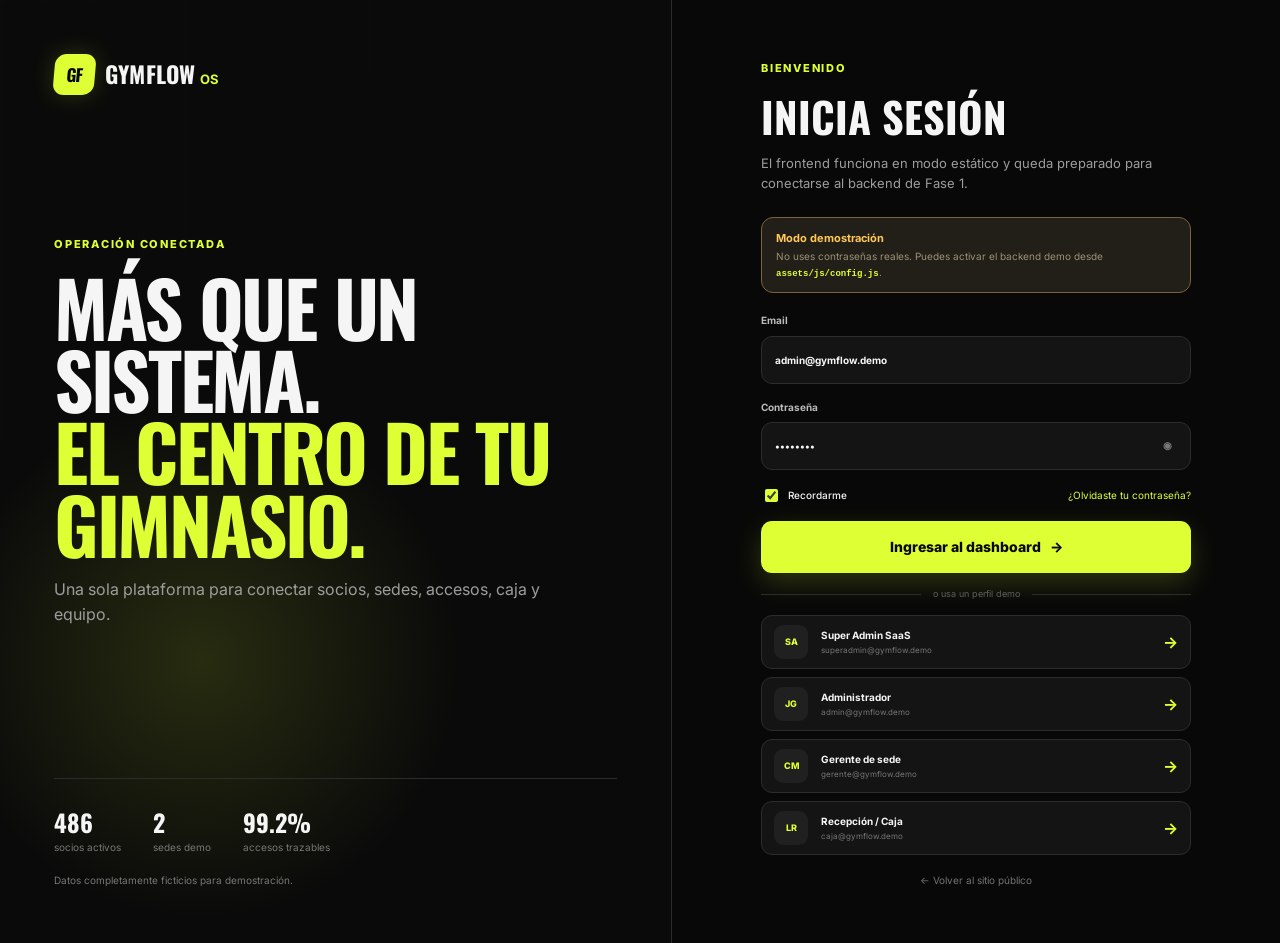
==== commit 30caebd3: "Add files via upload" ====
--- a/login.html
+++ b/login.html
@@ -22,8 +22,8 @@
     <section class="auth-panel auth-form-panel">
       <div class="auth-form-wrap">
         <div class="mobile-auth-brand"><a class="brand" href="index.html"><span class="brand-mark">GF</span><span class="brand-copy"><strong>GymFlow</strong><small>OS</small></span></a></div>
-        <div class="auth-heading"><span class="kicker">BIENVENIDO</span><h2>Inicia sesión</h2><p>En esta Fase 1 el acceso es solo una simulación de interfaz.</p></div>
-        <div class="demo-alert"><strong>Modo demostración</strong><span>No uses contraseñas reales. El backend todavía no está conectado.</span></div>
+        <div class="auth-heading"><span class="kicker">BIENVENIDO</span><h2>Inicia sesión</h2><p>El frontend funciona en modo estático y queda preparado para conectarse al backend de Fase 1.</p></div>
+        <div class="demo-alert" data-auth-mode><strong>Modo demostración</strong><span>No uses contraseñas reales. Puedes activar el backend demo desde <code>assets/js/config.js</code>.</span></div>
         <form class="auth-form" data-login-form>
           <label>Email<span><input type="email" name="email" autocomplete="email" value="admin@gymflow.demo" required></span></label>
           <label>Contraseña<span class="password-field"><input type="password" name="password" autocomplete="current-password" value="Demo1234" required><button type="button" data-toggle-password aria-label="Mostrar contraseña">◉</button></span></label>
@@ -37,6 +37,8 @@
     </section>
   </main>
   <div class="toast-container" aria-live="polite" data-toast-container></div>
+  <script src="assets/js/config.js"></script>
+  <script src="assets/js/api-client.js"></script>
   <script src="assets/js/demo-data.js"></script>
   <script src="assets/js/app.js"></script>
 </body>
--- a/assets/css/styles.css
+++ b/assets/css/styles.css
@@ -165,3 +165,7 @@
   .hero{padding-bottom:62px}.hero-grid{gap:24px}.hero-actions{display:grid;grid-template-columns:1fr}.hero-actions .btn{width:100%}.hero-proof{width:100%;gap:15px;justify-content:space-between}.hero-visual{min-height:370px}.dashboard-mock{min-height:330px;border-radius:16px}.mock-topbar{height:40px}.mock-layout{grid-template-columns:37px 1fr;min-height:290px}.mock-sidebar{padding:12px 5px;gap:10px}.mock-content{padding:14px}.mock-kpis article{padding:8px}.mock-kpis strong{font-size:12px}.mock-chart-card{height:104px}.bars{height:61px;gap:5px}.mock-bottom-grid{display:none}.float-one{bottom:8px}.float-two{top:45px}.floating-card{padding:8px}.hero-marquee{height:36px}.feature-card{min-height:auto;padding:22px}.module-grid{grid-template-columns:1fr}.module-card{min-height:190px}.theme-switcher{gap:7px}.preview-window{grid-template-columns:48px 1fr;min-height:330px}.preview-side{padding:15px 7px}.preview-side i{width:25px;height:25px}.preview-body{padding:22px 15px}.preview-chart{height:120px;padding:17px;gap:8px}.pricing-grid{gap:12px}.price-card{padding:26px}.security-visual{min-height:300px}.shield{width:145px;height:170px;font-size:110px}.orbit-a{width:260px;height:260px}.orbit-b{width:310px;height:190px}.cta-card{padding:50px 18px}.center-actions{display:grid}.kpi-grid{grid-template-columns:1fr 1fr;gap:8px}.kpi-card{padding:13px}.kpi-card>strong{font-size:22px}.dashboard-heading{display:block}.heading-actions{margin-top:15px}.heading-actions .btn{flex:1}.global-search{width:42px;padding:0;justify-content:center}.global-search input,.global-search kbd{display:none}.app-header-actions .theme-mini-button span{display:none}.app-header-actions .theme-mini-button{width:36px;padding:0;justify-content:center}.dashboard-content{padding-inline:12px}.panel{padding:15px}.primary-dashboard-grid,.secondary-dashboard-grid{gap:8px}.donut-wrap,.retention-score{grid-template-columns:1fr;justify-items:center;text-align:center}.legend{width:100%}.access-row{grid-template-columns:32px 1fr auto}.access-row time{display:none}.access-pill{grid-column:2/4;justify-self:start;margin-top:-5px}.demo-phase-note{display:block}.demo-phase-note p{margin:8px 0}.toast-container{left:12px;right:12px;bottom:12px}.toast{min-width:0;width:100%;max-width:none}
 }
 @media (prefers-reduced-motion: reduce){*{scroll-behavior:auto!important;animation:none!important;transition:none!important}.reveal{opacity:1;transform:none}}
+
+/* Fase 1.1 — núcleo SaaS */
+.platform-table{margin-top:18px;display:grid}.platform-row{display:grid;grid-template-columns:38px minmax(140px,1fr) auto 70px;gap:12px;align-items:center;padding:12px 0;border-bottom:1px solid var(--color-border);font-size:9px}.platform-row:last-child{border-bottom:0}.platform-row>div{display:flex;flex-direction:column;gap:2px}.platform-row small{color:var(--color-muted);font-size:7px}.platform-row>span:last-child{color:var(--color-muted);text-transform:uppercase;font-size:7px}.status-chip{font-size:7px;font-weight:800;padding:5px 7px;border-radius:99px}.status-active{color:var(--color-success);background:color-mix(in srgb,var(--color-success) 10%,var(--color-surface-2))}.security-check-list{margin-top:14px}.security-check-list p{display:grid;grid-template-columns:28px 1fr;gap:0 9px;padding:11px 0;margin:0;border-bottom:1px solid var(--color-border)}.security-check-list p:last-child{border:0}.security-check-list p>span{grid-row:1/3;width:26px;height:26px;border-radius:8px;display:grid;place-items:center;background:color-mix(in srgb,var(--color-success) 8%,var(--color-surface-2));color:var(--color-success);font-size:9px;font-weight:900}.security-check-list strong{font-size:9px}.security-check-list small{font-size:7px;color:var(--color-muted);margin-top:2px}.demo-alert code{font:600 9px monospace;color:var(--color-accent)}
+@media(max-width:560px){.platform-row{grid-template-columns:34px 1fr auto}.platform-row>span:last-child{display:none}.super-grid{grid-template-columns:1fr}}
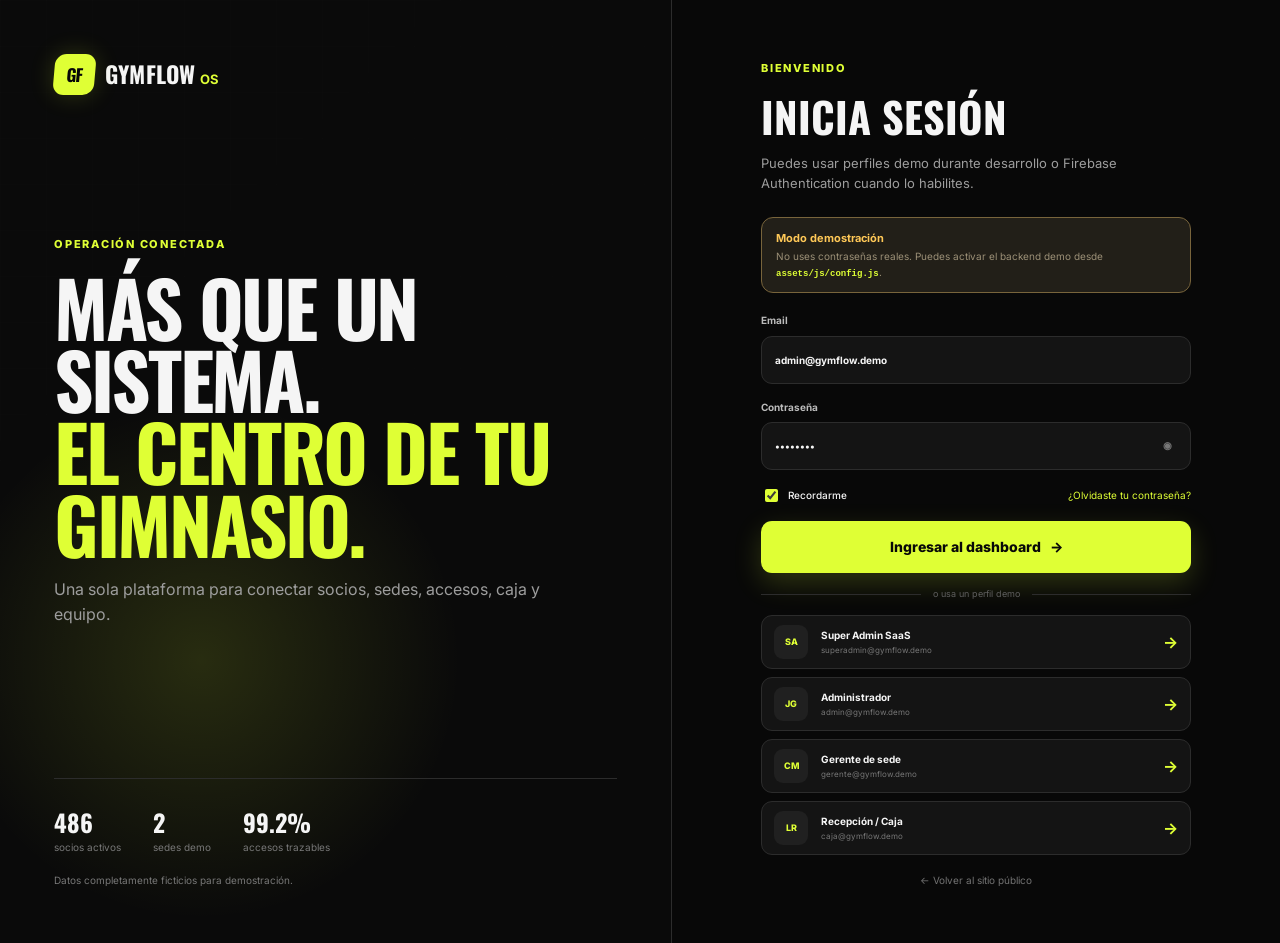
==== commit 55fc7bc8: "Add files via upload" ====
--- a/login.html
+++ b/login.html
@@ -22,7 +22,7 @@
     <section class="auth-panel auth-form-panel">
       <div class="auth-form-wrap">
         <div class="mobile-auth-brand"><a class="brand" href="index.html"><span class="brand-mark">GF</span><span class="brand-copy"><strong>GymFlow</strong><small>OS</small></span></a></div>
-        <div class="auth-heading"><span class="kicker">BIENVENIDO</span><h2>Inicia sesión</h2><p>El frontend funciona en modo estático y queda preparado para conectarse al backend de Fase 1.</p></div>
+        <div class="auth-heading"><span class="kicker">BIENVENIDO</span><h2>Inicia sesión</h2><p>Puedes usar perfiles demo durante desarrollo o Firebase Authentication cuando lo habilites.</p></div>
         <div class="demo-alert" data-auth-mode><strong>Modo demostración</strong><span>No uses contraseñas reales. Puedes activar el backend demo desde <code>assets/js/config.js</code>.</span></div>
         <form class="auth-form" data-login-form>
           <label>Email<span><input type="email" name="email" autocomplete="email" value="admin@gymflow.demo" required></span></label>
@@ -39,6 +39,7 @@
   <div class="toast-container" aria-live="polite" data-toast-container></div>
   <script src="assets/js/config.js"></script>
   <script src="assets/js/api-client.js"></script>
+  <script src="assets/js/firebase-auth.js"></script>
   <script src="assets/js/demo-data.js"></script>
   <script src="assets/js/app.js"></script>
 </body>
--- a/assets/css/styles.css
+++ b/assets/css/styles.css
@@ -22,6 +22,7 @@
 :root[data-theme="cyber"] { --color-primary:#44f3b4; --color-accent:#44f3b4; --color-background:#050811; --color-surface:#0d1320; --color-surface-2:#141d2c; --color-border:#25324a; }
 :root[data-theme="red"] { --color-primary:#ff3948; --color-accent:#ff3948; --color-background:#080808; --color-surface:#151111; --color-surface-2:#241719; --color-border:#3b2327; }
 :root[data-theme="ocean"] { --color-primary:#26c8ff; --color-accent:#26c8ff; --color-background:#071018; --color-surface:#0d1823; --color-surface-2:#142536; --color-border:#263b4f; }
+:root[data-theme="stone"] { --color-primary:#243449; --color-accent:#7990ac; --color-background:#e9e7e2; --color-surface:#f7f6f2; --color-surface-2:#dedbd4; --color-text:#18212d; --color-muted:#66707a; --color-border:#cbc7bf; }
 
 * { box-sizing:border-box; }
 html { scroll-behavior:smooth; }
@@ -169,3 +170,18 @@
 /* Fase 1.1 — núcleo SaaS */
 .platform-table{margin-top:18px;display:grid}.platform-row{display:grid;grid-template-columns:38px minmax(140px,1fr) auto 70px;gap:12px;align-items:center;padding:12px 0;border-bottom:1px solid var(--color-border);font-size:9px}.platform-row:last-child{border-bottom:0}.platform-row>div{display:flex;flex-direction:column;gap:2px}.platform-row small{color:var(--color-muted);font-size:7px}.platform-row>span:last-child{color:var(--color-muted);text-transform:uppercase;font-size:7px}.status-chip{font-size:7px;font-weight:800;padding:5px 7px;border-radius:99px}.status-active{color:var(--color-success);background:color-mix(in srgb,var(--color-success) 10%,var(--color-surface-2))}.security-check-list{margin-top:14px}.security-check-list p{display:grid;grid-template-columns:28px 1fr;gap:0 9px;padding:11px 0;margin:0;border-bottom:1px solid var(--color-border)}.security-check-list p:last-child{border:0}.security-check-list p>span{grid-row:1/3;width:26px;height:26px;border-radius:8px;display:grid;place-items:center;background:color-mix(in srgb,var(--color-success) 8%,var(--color-surface-2));color:var(--color-success);font-size:9px;font-weight:900}.security-check-list strong{font-size:9px}.security-check-list small{font-size:7px;color:var(--color-muted);margin-top:2px}.demo-alert code{font:600 9px monospace;color:var(--color-accent)}
 @media(max-width:560px){.platform-row{grid-template-columns:34px 1fr auto}.platform-row>span:last-child{display:none}.super-grid{grid-template-columns:1fr}}
+
+/* Fase 1 v0.3.0 — administración, CRUD y marca blanca */
+.hidden{display:none!important}
+.api-required{display:flex;gap:10px;align-items:center;flex-wrap:wrap;margin-bottom:18px;padding:13px 16px;border:1px solid color-mix(in srgb,var(--color-warning) 45%,var(--color-border));background:color-mix(in srgb,var(--color-warning) 8%,var(--color-surface));border-radius:14px;font-size:11px}.api-required strong{color:var(--color-warning)}.api-required span{color:var(--color-muted)}.api-required code{color:var(--color-text)}
+.branch-select-wrap{display:flex;align-items:center;gap:7px;padding:5px 9px;border:1px solid var(--color-border);border-radius:10px;background:var(--color-surface)}.branch-select-wrap span{font-size:7px;text-transform:uppercase;letter-spacing:.1em;color:var(--color-muted);font-weight:800}.branch-select-wrap select{max-width:150px;border:0;background:transparent;color:var(--color-text);font-size:9px;outline:0}
+.mini-kpi-row{display:grid;grid-template-columns:repeat(3,minmax(0,1fr));gap:12px;margin-bottom:16px}.mini-kpi-row article{padding:16px 18px;border:1px solid var(--color-border);background:var(--color-surface);border-radius:var(--radius);display:flex;flex-direction:column;gap:4px}.mini-kpi-row small{color:var(--color-muted);font-size:8px;text-transform:uppercase;letter-spacing:.09em}.mini-kpi-row strong{font:700 24px/1 var(--font-heading)}
+.admin-table-panel{overflow:hidden}.table-scroll{overflow:auto;max-width:100%}.data-table{width:100%;border-collapse:collapse;min-width:760px}.data-table th{text-align:left;font-size:7px;letter-spacing:.1em;text-transform:uppercase;color:var(--color-muted);padding:11px 12px;border-bottom:1px solid var(--color-border);white-space:nowrap}.data-table td{padding:12px;border-bottom:1px solid var(--color-border);font-size:9px;vertical-align:middle}.data-table tbody tr:hover{background:color-mix(in srgb,var(--color-accent) 3%,transparent)}.cell-sub{display:block;color:var(--color-muted);font-size:7px;margin-top:3px}.table-identity{display:flex;align-items:center;gap:10px}.table-identity>span{width:34px;height:34px;border-radius:10px;display:grid;place-items:center;background:var(--color-surface-2);color:var(--color-accent);font-weight:900}.table-identity>div{display:flex;flex-direction:column}.table-identity small{color:var(--color-muted);font-size:7px}.table-actions{white-space:nowrap}.mini-action{border:1px solid var(--color-border);background:var(--color-surface-2);border-radius:8px;padding:6px 8px;font-size:7px;cursor:pointer;margin-right:5px}.mini-action:hover{border-color:var(--color-accent)}.mini-action.danger{color:var(--color-danger)}.empty-inline{padding:24px;color:var(--color-muted);text-align:center}
+.status-danger{color:var(--color-danger);background:color-mix(in srgb,var(--color-danger) 10%,var(--color-surface-2))}.status-warning{color:var(--color-warning);background:color-mix(in srgb,var(--color-warning) 10%,var(--color-surface-2))}
+.app-dialog{border:0;padding:0;background:transparent;color:var(--color-text);width:min(620px,calc(100vw - 28px));max-height:90vh}.app-dialog.wide{width:min(820px,calc(100vw - 28px))}.app-dialog::backdrop{background:rgba(0,0,0,.72);backdrop-filter:blur(5px)}.dialog-card{background:var(--color-surface);border:1px solid var(--color-border);border-radius:20px;padding:24px;box-shadow:var(--shadow);max-height:88vh;overflow:auto}.dialog-head{display:flex;justify-content:space-between;align-items:flex-start;margin-bottom:20px}.dialog-head h2{font:600 28px/1.1 var(--font-heading);text-transform:uppercase;margin:5px 0 0}.dialog-actions{display:flex;justify-content:flex-end;gap:9px;margin-top:22px;padding-top:16px;border-top:1px solid var(--color-border)}.dialog-note{margin-top:14px;padding:10px 12px;border-radius:10px;background:var(--color-surface-2);color:var(--color-muted);font-size:8px}
+.form-grid{display:grid;grid-template-columns:repeat(2,minmax(0,1fr));gap:13px}.form-grid label,.settings-form label{display:flex;flex-direction:column;gap:6px;color:var(--color-muted);font-size:8px;font-weight:700}.form-grid input,.form-grid select,.settings-form input,.settings-form select{width:100%;background:var(--color-surface-2);border:1px solid var(--color-border);color:var(--color-text);border-radius:10px;padding:10px 11px;outline:0}.form-grid input:focus,.form-grid select:focus{border-color:var(--color-accent)}.span-2{grid-column:1/-1}.form-section-title{display:block;margin:12px 0 8px;color:var(--color-text);font-size:9px;font-weight:800;text-transform:uppercase;letter-spacing:.08em}.owner-fieldset{border-top:1px solid var(--color-border);margin-top:6px;padding-top:5px}
+.role-picker{display:grid;grid-template-columns:repeat(2,minmax(0,1fr));gap:8px}.role-check{display:grid!important;grid-template-columns:18px 1fr!important;align-items:flex-start!important;gap:8px!important;padding:10px;border:1px solid var(--color-border);border-radius:10px;background:var(--color-surface-2);cursor:pointer}.role-check input{margin-top:3px}.role-check span{display:flex;flex-direction:column;gap:2px}.role-check strong{font-size:8px;color:var(--color-text)}.role-check small{font-size:7px;color:var(--color-muted)}.role-tags{display:flex;gap:4px;flex-wrap:wrap}.role-tags span{font-size:6px;padding:4px 6px;border-radius:99px;background:var(--color-surface-2);border:1px solid var(--color-border)}
+.permission-table{min-width:1100px}.permission-table th:not(:first-child),.permission-cell{text-align:center}.permission-cell input{accent-color:var(--color-accent);width:16px;height:16px}.permission-table td:first-child{min-width:260px}
+.settings-grid{display:grid;grid-template-columns:1.15fr .85fr;gap:16px;margin-bottom:16px}.settings-form{padding:22px}.settings-form.compact form{display:grid;gap:14px}.brand-preview{--preview-accent:var(--color-accent);min-height:360px;border:1px solid var(--color-border);border-radius:var(--radius);background:linear-gradient(150deg,color-mix(in srgb,var(--preview-accent) 9%,var(--color-surface)),var(--color-surface));padding:28px;display:flex;flex-direction:column;align-items:flex-start;justify-content:center;position:relative;overflow:hidden}.brand-preview>span{position:absolute;top:18px;left:20px;color:var(--color-muted);font-size:7px;letter-spacing:.12em}.preview-logo{width:54px;height:54px;border-radius:14px;display:grid;place-items:center;background:var(--preview-accent);color:#080808;font:700 20px var(--font-heading)}.brand-preview h2{font:700 38px/1 var(--font-heading);text-transform:uppercase;margin:18px 0 8px}.brand-preview p{color:var(--color-muted);margin:0 0 24px}.brand-preview button{border:0;border-radius:10px;background:var(--preview-accent);color:#080808;padding:10px 14px;font-weight:800}.audit-json{white-space:pre-wrap;word-break:break-word;padding:14px;border-radius:12px;background:#090909;border:1px solid var(--color-border);color:#b9e7c5;font:11px/1.55 ui-monospace,SFMono-Regular,Menlo,monospace;max-height:50vh;overflow:auto}.is-busy{opacity:.55;pointer-events:none}
+@media(max-width:900px){.settings-grid{grid-template-columns:1fr}.mini-kpi-row{grid-template-columns:1fr 1fr}.branch-select-wrap span{display:none}.branch-select-wrap select{max-width:120px}.role-picker{grid-template-columns:1fr}}
+@media(max-width:560px){.mini-kpi-row{grid-template-columns:1fr}.form-grid{grid-template-columns:1fr}.span-2{grid-column:auto}.dialog-card{padding:17px}.branch-select-wrap{display:none}}
